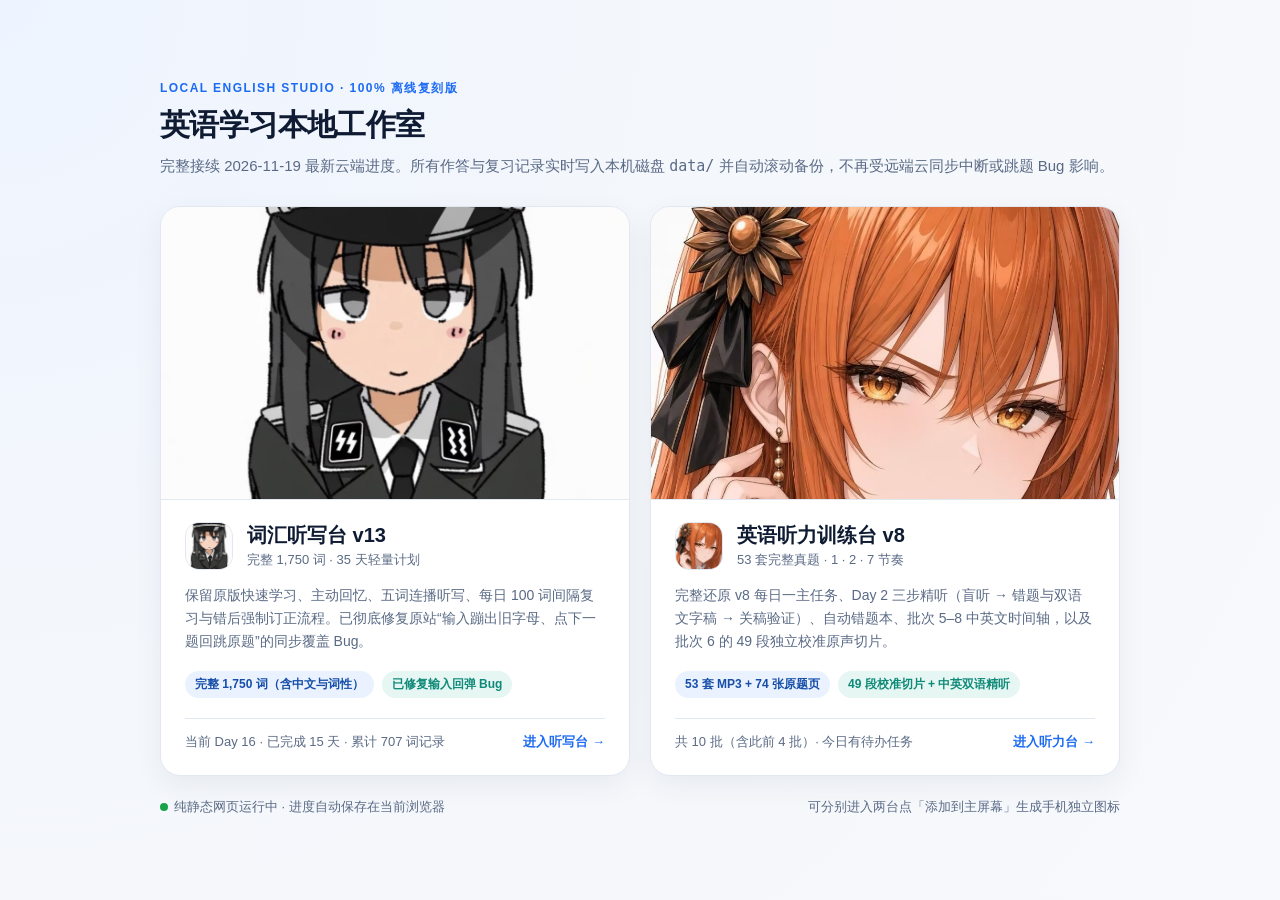
==== index.html @ 30a46312 "Deploy core web app, covers, icons, seeds, questions, and clips" ====
<!DOCTYPE html>
<html lang="zh-CN">
<head>
  <meta charset="utf-8">
  <meta name="viewport" content="width=device-width, initial-scale=1, viewport-fit=cover">
  <meta name="apple-mobile-web-app-capable" content="yes">
  <meta name="mobile-web-app-capable" content="yes">
  <meta name="theme-color" content="#f4f7fb">
  <title>英语学习本地工作室 · 听写台 &amp; 听力台</title>
  <style>
    :root {
      --bg: #f4f7fb;
      --card: #ffffff;
      --ink: #0f1b33;
      --muted: #5a6a85;
      --line: #e2e8f2;
      --accent: #1d6bf3;
      --accent-soft: #eaf2ff;
      --teal: #0f8a78;
      --teal-soft: #e6f6f3;
      --shadow: 0 10px 30px rgba(17, 33, 63, 0.06);
    }
    * { box-sizing: border-box; -webkit-tap-highlight-color: transparent; }
    html, body { touch-action: manipulation; }
    body {
      margin: 0;
      font-family: -apple-system, BlinkMacSystemFont, "Segoe UI", "PingFang SC", "Microsoft YaHei", sans-serif;
      background: radial-gradient(circle at top left, #eef4ff 0%, var(--bg) 45%, #f7f9fc 100%);
      color: var(--ink);
      min-height: 100vh;
      min-height: 100dvh;
      display: flex;
      align-items: center;
      justify-content: center;
      padding: max(24px, env(safe-area-inset-top)) max(16px, env(safe-area-inset-right)) max(28px, env(safe-area-inset-bottom)) max(16px, env(safe-area-inset-left));
    }
    .wrap {
      width: 100%;
      max-width: 960px;
    }
    header {
      margin-bottom: 28px;
    }
    .eyebrow {
      font-size: 12px;
      font-weight: 700;
      letter-spacing: 0.12em;
      text-transform: uppercase;
      color: var(--accent);
      margin-bottom: 8px;
    }
    h1 {
      margin: 0 0 8px;
      font-size: 30px;
      letter-spacing: -0.02em;
    }
    .lead {
      margin: 0;
      color: var(--muted);
      font-size: 15px;
      line-height: 1.6;
    }
    .grid {
      display: grid;
      grid-template-columns: repeat(auto-fit, minmax(min(300px, 100%), 1fr));
      gap: 20px;
    }
    .card {
      background: var(--card);
      border: 1px solid var(--line);
      border-radius: 20px;
      padding: 0;
      overflow: hidden;
      box-shadow: var(--shadow);
      display: flex;
      flex-direction: column;
      justify-content: space-between;
      transition: transform 0.18s ease, box-shadow 0.18s ease, border-color 0.18s ease;
      text-decoration: none;
      color: inherit;
    }
    .card-cover {
      width: 100%;
      aspect-ratio: 16 / 10;
      overflow: hidden;
      background: #e9eff8;
      position: relative;
      border-bottom: 1px solid var(--line);
    }
    .card-cover img {
      width: 100%;
      height: 100%;
      object-fit: cover;
      display: block;
      transition: transform 0.25s ease;
    }
    .card:hover .card-cover img {
      transform: scale(1.03);
    }
    .card-cover.listen img { object-position: 50% 30%; }
    .card-cover.vocab img { object-position: 50% 38%; }
    .card-body {
      padding: 22px 24px 24px;
      display: flex;
      flex-direction: column;
      justify-content: space-between;
      flex: 1;
    }
    .card:hover {
      transform: translateY(-3px);
      box-shadow: 0 16px 38px rgba(17, 33, 63, 0.10);
      border-color: #c5d6f5;
    }
    .card-top {
      display: flex;
      align-items: center;
      gap: 14px;
      margin-bottom: 14px;
    }
    .badge {
      width: 48px;
      height: 48px;
      border-radius: 14px;
      overflow: hidden;
      border: 1px solid var(--line);
      flex-shrink: 0;
      background: #eef3fa;
    }
    .badge img {
      width: 100%;
      height: 100%;
      object-fit: cover;
      display: block;
    }
    .card h2 {
      margin: 0;
      font-size: 20px;
    }
    .card small {
      display: block;
      color: var(--muted);
      margin-top: 2px;
      font-size: 13px;
    }
    .desc {
      color: var(--muted);
      font-size: 14px;
      line-height: 1.65;
      margin: 0 0 18px;
    }
    .pills {
      display: flex;
      flex-wrap: wrap;
      gap: 8px;
      margin-bottom: 20px;
    }
    .pill {
      font-size: 12px;
      font-weight: 600;
      padding: 5px 10px;
      border-radius: 999px;
      background: var(--accent-soft);
      color: #164ea8;
    }
    .pill.teal {
      background: var(--teal-soft);
      color: var(--teal);
    }
    .stats {
      font-size: 13px;
      color: var(--muted);
      padding-top: 14px;
      border-top: 1px solid var(--line);
      display: flex;
      align-items: center;
      justify-content: space-between;
      gap: 12px;
    }
    .cta {
      font-weight: 700;
      color: var(--accent);
      white-space: nowrap;
    }
    .footer {
      margin-top: 22px;
      font-size: 13px;
      color: var(--muted);
      display: flex;
      flex-wrap: wrap;
      justify-content: space-between;
      gap: 10px;
    }
    .dot {
      display: inline-block;
      width: 8px;
      height: 8px;
      border-radius: 50%;
      background: #16a34a;
      margin-right: 6px;
    }
  </style>
</head>
<body>
  <div class="wrap">
    <header>
      <div class="eyebrow">LOCAL ENGLISH STUDIO · 100% 离线复刻版</div>
      <h1>英语学习本地工作室</h1>
      <p class="lead">完整接续 2026-11-19 最新云端进度。所有作答与复习记录实时写入本机磁盘 <code>data/</code> 并自动滚动备份，不再受远端云同步中断或跳题 Bug 影响。</p>
    </header>

    <div class="grid">
      <a class="card" href="./vocab/">
        <div class="card-cover vocab">
          <img src="./vocab/cover.jpg" alt="词汇听写台封面">
        </div>
        <div class="card-body">
          <div>
            <div class="card-top">
              <div class="badge"><img src="./vocab/icon-192.png" alt="听写台图标"></div>
              <div>
                <h2>词汇听写台 v13</h2>
                <small>完整 1,750 词 · 35 天轻量计划</small>
              </div>
            </div>
            <p class="desc">保留原版快速学习、主动回忆、五词连播听写、每日 100 词间隔复习与错后强制订正流程。已彻底修复原站“输入蹦出旧字母、点下一题回跳原题”的同步覆盖 Bug。</p>
            <div class="pills">
              <span class="pill">完整 1,750 词（含中文与词性）</span>
              <span class="pill teal">已修复输入回弹 Bug</span>
            </div>
          </div>
          <div class="stats">
            <span id="vocab-meta">正在读取本机进度…</span>
            <span class="cta">进入听写台 →</span>
          </div>
        </div>
      </a>

      <a class="card" href="./listening/">
        <div class="card-cover listen">
          <img src="./listening/cover.jpg" alt="英语听力训练台封面">
        </div>
        <div class="card-body">
          <div>
            <div class="card-top">
              <div class="badge"><img src="./listening/icon-192.png" alt="听力台图标"></div>
              <div>
                <h2>英语听力训练台 v8</h2>
                <small>53 套完整真题 · 1 · 2 · 7 节奏</small>
              </div>
            </div>
            <p class="desc">完整还原 v8 每日一主任务、Day 2 三步精听（盲听 → 错题与双语文字稿 → 关稿验证）、自动错题本、批次 5–8 中英文时间轴，以及批次 6 的 49 段独立校准原声切片。</p>
            <div class="pills">
              <span class="pill">53 套 MP3 + 74 张原题页</span>
              <span class="pill teal">49 段校准切片 + 中英双语精听</span>
            </div>
          </div>
          <div class="stats">
            <span id="listen-meta">正在读取本机进度…</span>
            <span class="cta">进入听力台 →</span>
          </div>
        </div>
      </a>
    </div>

    <div class="footer">
      <div id="studio-status"><span class="dot"></span>本地持久化服务运行中（支持音频拖拽与 A–B 循环）</div>
      <div id="studio-hint">数据目录：<code>data/vocab-progress.json</code> · <code>data/listening-progress.json</code></div>
    </div>
  </div>

  <script>
    const STAGE_SHORT = {
      d1: 'Day 1 首练',
      d2blind: 'Day 2 盲听',
      review: 'Day 2 精听',
      d2verify: 'Day 2 验证',
      d2: 'Day 2 回听',
      d7: 'Day 7 复测',
    };
    const todayLocal = new Intl.DateTimeFormat('en-CA', {
      timeZone: 'Australia/Sydney',
      year: 'numeric',
      month: '2-digit',
      day: '2-digit',
    }).format(new Date());

    async function renderStaticFallback() {
      document.getElementById('studio-status').innerHTML =
        '<span class="dot"></span>纯静态网页运行中 · 进度自动保存在当前浏览器';
      document.getElementById('studio-hint').textContent =
        '可分别进入两台点「添加到主屏幕」生成手机独立图标';

      // Vocab summary from localStorage or seed
      let vp = null;
      try { vp = JSON.parse(localStorage.getItem('vocab-listening-lab-v1') || 'null'); } catch {}
      if (!vp) {
        try { vp = (await (await fetch('./vocab/seed-progress.json', { cache: 'no-store' })).json())?.progress; } catch {}
      }
      if (vp) {
        const done = new Set([...(vp.completedGroups || []).filter(id => id <= 12), ...(vp.dailyCompletedGroups || [])]).size;
        document.getElementById('vocab-meta').textContent =
          `当前 Day ${vp.selectedGroup || 1} · 已完成 ${done} 天 · 累计 ${Object.keys(vp.records || {}).length} 词记录`;
      } else {
        document.getElementById('vocab-meta').textContent = '准备就绪';
      }

      // Listening summary from localStorage or seed
      let lp = null;
      try { lp = JSON.parse(localStorage.getItem('listening-desk-progress-v1') || 'null'); } catch {}
      if (!lp) {
        try { lp = (await (await fetch('./listening/seed-progress.json', { cache: 'no-store' })).json())?.progress; } catch {}
      }
      if (lp) {
        const total = (lp.units || []).length + (lp.legacy || []).length;
        const dt = lp.dailyTask;
        const doneToday = dt && dt.date === todayLocal && dt.completed;
        document.getElementById('listen-meta').textContent =
          `共 ${total} 批（含此前 ${(lp.legacy || []).length} 批）· ${doneToday ? '今日主任务已完成' : '今日有待办任务'}`;
      } else {
        document.getElementById('listen-meta').textContent = '准备就绪';
      }
    }

    fetch('./api/summary', { cache: 'no-store' })
      .then(r => {
        if (!r.ok || !(r.headers.get('content-type') || '').includes('json')) throw new Error('static');
        return r.json();
      })
      .then(d => {
        if (!d?.ok) throw new Error('static');
        if (d.vocab) {
          document.getElementById('vocab-meta').textContent =
            `当前 Day ${d.vocab.selectedGroup} · 已完成 ${d.vocab.completedDays} 天 · 累计 ${d.vocab.recordedWords} 词记录`;
        }
        if (d.listening) {
          const dt = d.listening.dailyTask;
          const total = d.listening.totalBatches ?? (d.listening.units + d.listening.legacyBatches);
          const isToday = dt && dt.date === (d.today || todayLocal);
          let status = '今日有待办任务';
          if (isToday && dt.completed) {
            status = '今日主任务已完成';
          } else if (isToday) {
            const st = STAGE_SHORT[d.listening.todayStage || dt.kind] || '待办';
            status = `今日待办：批次 ${d.listening.todayBatch} · ${st}`;
          }
          document.getElementById('listen-meta').textContent =
            `共 ${total} 批（含此前 ${d.listening.legacyBatches} 批）· ${status}`;
        }
      })
      .catch(renderStaticFallback);
  </script>
</body>
</html>
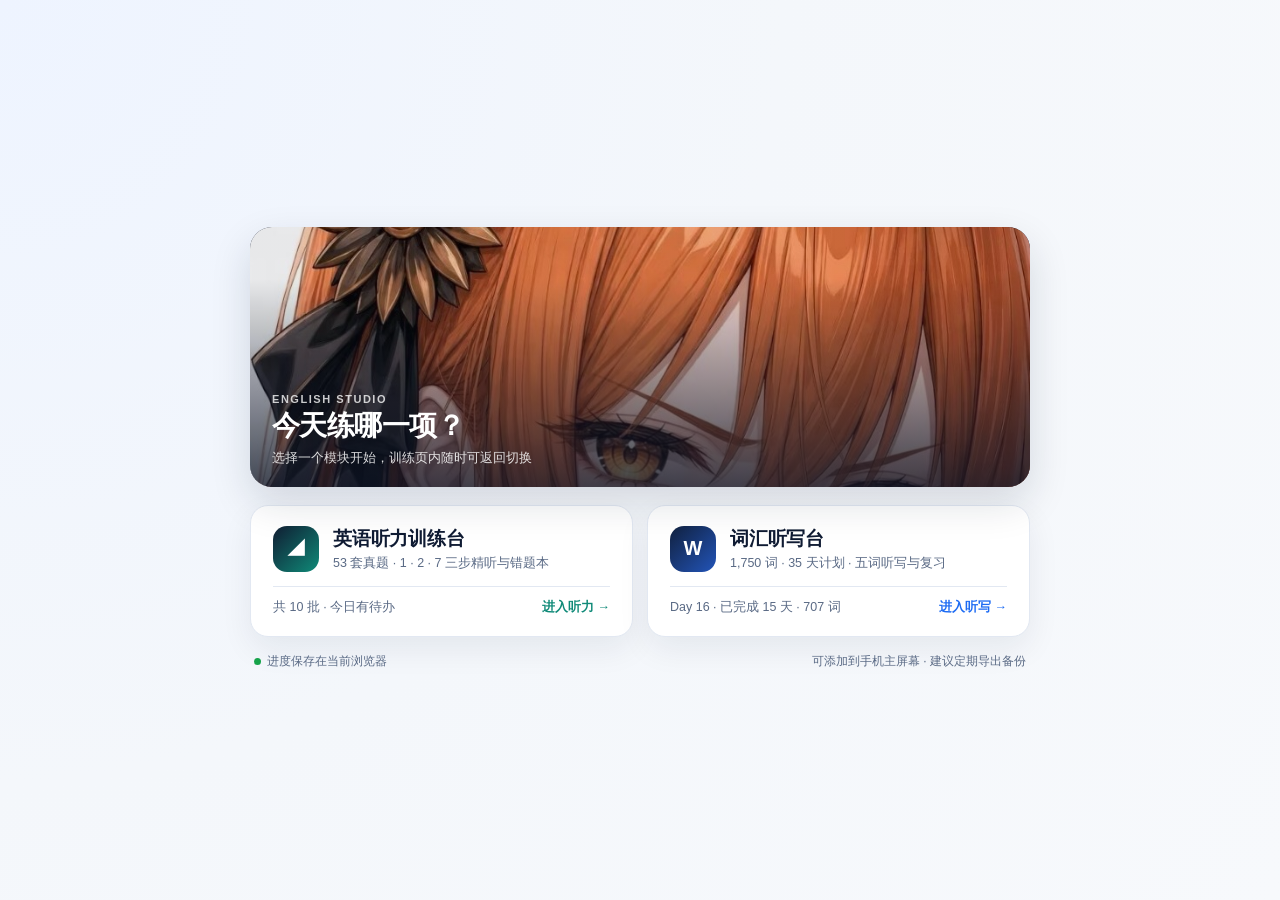
==== commit 2d2b0391: "Merge into unified selector app with single orange-haired cover" ====
--- a/index.html
+++ b/index.html
@@ -4,9 +4,13 @@
   <meta charset="utf-8">
   <meta name="viewport" content="width=device-width, initial-scale=1, viewport-fit=cover">
   <meta name="apple-mobile-web-app-capable" content="yes">
+  <meta name="apple-mobile-web-app-title" content="英语学习">
   <meta name="mobile-web-app-capable" content="yes">
-  <meta name="theme-color" content="#f4f7fb">
-  <title>英语学习本地工作室 · 听写台 &amp; 听力台</title>
+  <meta name="theme-color" content="#111d33">
+  <title>英语学习台 · 听力 &amp; 听写</title>
+  <link rel="manifest" href="./manifest.webmanifest">
+  <link rel="apple-touch-icon" sizes="180x180" href="./apple-touch-icon.png">
+  <link rel="icon" type="image/png" sizes="192x192" href="./icon-192.png">
   <style>
     :root {
       --bg: #f4f7fb;
@@ -18,182 +22,159 @@
       --accent-soft: #eaf2ff;
       --teal: #0f8a78;
       --teal-soft: #e6f6f3;
-      --shadow: 0 10px 30px rgba(17, 33, 63, 0.06);
+      --shadow: 0 12px 32px rgba(17, 33, 63, 0.07);
     }
     * { box-sizing: border-box; -webkit-tap-highlight-color: transparent; }
     html, body { touch-action: manipulation; }
     body {
       margin: 0;
       font-family: -apple-system, BlinkMacSystemFont, "Segoe UI", "PingFang SC", "Microsoft YaHei", sans-serif;
-      background: radial-gradient(circle at top left, #eef4ff 0%, var(--bg) 45%, #f7f9fc 100%);
+      background: radial-gradient(circle at top left, #eef4ff 0%, var(--bg) 50%, #f7f9fc 100%);
       color: var(--ink);
       min-height: 100vh;
       min-height: 100dvh;
       display: flex;
       align-items: center;
       justify-content: center;
-      padding: max(24px, env(safe-area-inset-top)) max(16px, env(safe-area-inset-right)) max(28px, env(safe-area-inset-bottom)) max(16px, env(safe-area-inset-left));
+      padding: max(18px, env(safe-area-inset-top)) max(16px, env(safe-area-inset-right)) max(22px, env(safe-area-inset-bottom)) max(16px, env(safe-area-inset-left));
     }
     .wrap {
       width: 100%;
-      max-width: 960px;
-    }
-    header {
-      margin-bottom: 28px;
-    }
-    .eyebrow {
-      font-size: 12px;
+      max-width: 780px;
+    }
+    .hero {
+      position: relative;
+      border-radius: 22px;
+      overflow: hidden;
+      height: clamp(190px, 30vh, 260px);
+      margin-bottom: 18px;
+      box-shadow: 0 16px 40px rgba(15, 27, 51, 0.14);
+      background: #141c2e;
+    }
+    .hero img {
+      width: 100%;
+      height: 100%;
+      object-fit: cover;
+      object-position: 50% 30%;
+      display: block;
+    }
+    .hero-overlay {
+      position: absolute;
+      inset: 0;
+      background: linear-gradient(180deg, rgba(12, 20, 38, 0.08) 20%, rgba(12, 20, 38, 0.78) 100%);
+      display: flex;
+      flex-direction: column;
+      justify-content: flex-end;
+      padding: 20px 22px;
+      color: #fff;
+    }
+    .hero-eyebrow {
+      font-size: 11px;
       font-weight: 700;
-      letter-spacing: 0.12em;
+      letter-spacing: 0.14em;
       text-transform: uppercase;
-      color: var(--accent);
-      margin-bottom: 8px;
-    }
-    h1 {
-      margin: 0 0 8px;
-      font-size: 30px;
+      color: rgba(255, 255, 255, 0.78);
+      margin-bottom: 4px;
+    }
+    .hero h1 {
+      margin: 0;
+      font-size: clamp(22px, 5vw, 28px);
       letter-spacing: -0.02em;
-    }
-    .lead {
-      margin: 0;
-      color: var(--muted);
-      font-size: 15px;
-      line-height: 1.6;
+      line-height: 1.2;
+    }
+    .hero p {
+      margin: 6px 0 0;
+      font-size: 13px;
+      color: rgba(255, 255, 255, 0.85);
     }
     .grid {
       display: grid;
       grid-template-columns: repeat(auto-fit, minmax(min(300px, 100%), 1fr));
-      gap: 20px;
+      gap: 14px;
     }
     .card {
       background: var(--card);
       border: 1px solid var(--line);
-      border-radius: 20px;
-      padding: 0;
-      overflow: hidden;
+      border-radius: 18px;
+      padding: 20px 22px;
       box-shadow: var(--shadow);
       display: flex;
       flex-direction: column;
       justify-content: space-between;
-      transition: transform 0.18s ease, box-shadow 0.18s ease, border-color 0.18s ease;
+      gap: 14px;
+      transition: transform 0.16s ease, box-shadow 0.16s ease, border-color 0.16s ease;
       text-decoration: none;
       color: inherit;
     }
-    .card-cover {
-      width: 100%;
-      aspect-ratio: 16 / 10;
-      overflow: hidden;
-      background: #e9eff8;
-      position: relative;
-      border-bottom: 1px solid var(--line);
-    }
-    .card-cover img {
-      width: 100%;
-      height: 100%;
-      object-fit: cover;
-      display: block;
-      transition: transform 0.25s ease;
-    }
-    .card:hover .card-cover img {
-      transform: scale(1.03);
-    }
-    .card-cover.listen img { object-position: 50% 30%; }
-    .card-cover.vocab img { object-position: 50% 38%; }
-    .card-body {
-      padding: 22px 24px 24px;
-      display: flex;
-      flex-direction: column;
-      justify-content: space-between;
-      flex: 1;
-    }
     .card:hover {
-      transform: translateY(-3px);
-      box-shadow: 0 16px 38px rgba(17, 33, 63, 0.10);
+      transform: translateY(-2px);
+      box-shadow: 0 16px 36px rgba(17, 33, 63, 0.10);
       border-color: #c5d6f5;
+    }
+    .card:active {
+      transform: scale(0.99);
     }
     .card-top {
       display: flex;
       align-items: center;
       gap: 14px;
-      margin-bottom: 14px;
     }
     .badge {
-      width: 48px;
-      height: 48px;
+      width: 46px;
+      height: 46px;
       border-radius: 14px;
-      overflow: hidden;
-      border: 1px solid var(--line);
+      display: grid;
+      place-items: center;
+      font-weight: 800;
+      font-size: 20px;
+      color: #fff;
       flex-shrink: 0;
-      background: #eef3fa;
-    }
-    .badge img {
-      width: 100%;
-      height: 100%;
-      object-fit: cover;
-      display: block;
-    }
+    }
+    .badge.listen { background: linear-gradient(135deg, #111d33, #0f8a78); }
+    .badge.vocab { background: linear-gradient(135deg, #11213f, #2254b8); }
     .card h2 {
       margin: 0;
-      font-size: 20px;
+      font-size: 19px;
+      letter-spacing: -0.01em;
     }
     .card small {
       display: block;
       color: var(--muted);
-      margin-top: 2px;
-      font-size: 13px;
-    }
-    .desc {
+      margin-top: 3px;
+      font-size: 12.5px;
+    }
+    .stats {
+      font-size: 12.5px;
       color: var(--muted);
-      font-size: 14px;
-      line-height: 1.65;
-      margin: 0 0 18px;
-    }
-    .pills {
-      display: flex;
-      flex-wrap: wrap;
-      gap: 8px;
-      margin-bottom: 20px;
-    }
-    .pill {
-      font-size: 12px;
-      font-weight: 600;
-      padding: 5px 10px;
-      border-radius: 999px;
-      background: var(--accent-soft);
-      color: #164ea8;
-    }
-    .pill.teal {
-      background: var(--teal-soft);
-      color: var(--teal);
-    }
-    .stats {
-      font-size: 13px;
-      color: var(--muted);
-      padding-top: 14px;
+      padding-top: 12px;
       border-top: 1px solid var(--line);
       display: flex;
       align-items: center;
       justify-content: space-between;
-      gap: 12px;
+      gap: 10px;
     }
     .cta {
       font-weight: 700;
       color: var(--accent);
       white-space: nowrap;
     }
+    .cta.teal {
+      color: var(--teal);
+    }
     .footer {
-      margin-top: 22px;
-      font-size: 13px;
+      margin-top: 16px;
+      font-size: 12px;
       color: var(--muted);
       display: flex;
       flex-wrap: wrap;
       justify-content: space-between;
-      gap: 10px;
+      gap: 8px;
+      padding: 0 4px;
     }
     .dot {
       display: inline-block;
-      width: 8px;
-      height: 8px;
+      width: 7px;
+      height: 7px;
       border-radius: 50%;
       background: #16a34a;
       margin-right: 6px;
@@ -202,69 +183,48 @@
 </head>
 <body>
   <div class="wrap">
-    <header>
-      <div class="eyebrow">LOCAL ENGLISH STUDIO · 100% 离线复刻版</div>
-      <h1>英语学习本地工作室</h1>
-      <p class="lead">完整接续 2026-11-19 最新云端进度。所有作答与复习记录实时写入本机磁盘 <code>data/</code> 并自动滚动备份，不再受远端云同步中断或跳题 Bug 影响。</p>
+    <header class="hero">
+      <img src="./cover.jpg" alt="英语学习台封面">
+      <div class="hero-overlay">
+        <div class="hero-eyebrow">ENGLISH STUDIO</div>
+        <h1>今天练哪一项？</h1>
+        <p>选择一个模块开始，训练页内随时可返回切换</p>
+      </div>
     </header>
 
     <div class="grid">
-      <a class="card" href="./vocab/">
-        <div class="card-cover vocab">
-          <img src="./vocab/cover.jpg" alt="词汇听写台封面">
-        </div>
-        <div class="card-body">
+      <a class="card" href="./listening/">
+        <div class="card-top">
+          <div class="badge listen">◢</div>
           <div>
-            <div class="card-top">
-              <div class="badge"><img src="./vocab/icon-192.png" alt="听写台图标"></div>
-              <div>
-                <h2>词汇听写台 v13</h2>
-                <small>完整 1,750 词 · 35 天轻量计划</small>
-              </div>
-            </div>
-            <p class="desc">保留原版快速学习、主动回忆、五词连播听写、每日 100 词间隔复习与错后强制订正流程。已彻底修复原站“输入蹦出旧字母、点下一题回跳原题”的同步覆盖 Bug。</p>
-            <div class="pills">
-              <span class="pill">完整 1,750 词（含中文与词性）</span>
-              <span class="pill teal">已修复输入回弹 Bug</span>
-            </div>
-          </div>
-          <div class="stats">
-            <span id="vocab-meta">正在读取本机进度…</span>
-            <span class="cta">进入听写台 →</span>
+            <h2>英语听力训练台</h2>
+            <small>53 套真题 · 1 · 2 · 7 三步精听与错题本</small>
           </div>
         </div>
+        <div class="stats">
+          <span id="listen-meta">正在读取进度…</span>
+          <span class="cta teal">进入听力 →</span>
+        </div>
       </a>
 
-      <a class="card" href="./listening/">
-        <div class="card-cover listen">
-          <img src="./listening/cover.jpg" alt="英语听力训练台封面">
+      <a class="card" href="./vocab/">
+        <div class="card-top">
+          <div class="badge vocab">W</div>
+          <div>
+            <h2>词汇听写台</h2>
+            <small>1,750 词 · 35 天计划 · 五词听写与复习</small>
+          </div>
         </div>
-        <div class="card-body">
-          <div>
-            <div class="card-top">
-              <div class="badge"><img src="./listening/icon-192.png" alt="听力台图标"></div>
-              <div>
-                <h2>英语听力训练台 v8</h2>
-                <small>53 套完整真题 · 1 · 2 · 7 节奏</small>
-              </div>
-            </div>
-            <p class="desc">完整还原 v8 每日一主任务、Day 2 三步精听（盲听 → 错题与双语文字稿 → 关稿验证）、自动错题本、批次 5–8 中英文时间轴，以及批次 6 的 49 段独立校准原声切片。</p>
-            <div class="pills">
-              <span class="pill">53 套 MP3 + 74 张原题页</span>
-              <span class="pill teal">49 段校准切片 + 中英双语精听</span>
-            </div>
-          </div>
-          <div class="stats">
-            <span id="listen-meta">正在读取本机进度…</span>
-            <span class="cta">进入听力台 →</span>
-          </div>
+        <div class="stats">
+          <span id="vocab-meta">正在读取进度…</span>
+          <span class="cta">进入听写 →</span>
         </div>
       </a>
     </div>
 
     <div class="footer">
-      <div id="studio-status"><span class="dot"></span>本地持久化服务运行中（支持音频拖拽与 A–B 循环）</div>
-      <div id="studio-hint">数据目录：<code>data/vocab-progress.json</code> · <code>data/listening-progress.json</code></div>
+      <div id="studio-status"><span class="dot"></span>进度自动保存</div>
+      <div id="studio-hint">可添加到手机主屏幕使用</div>
     </div>
   </div>
 
@@ -286,11 +246,10 @@
 
     async function renderStaticFallback() {
       document.getElementById('studio-status').innerHTML =
-        '<span class="dot"></span>纯静态网页运行中 · 进度自动保存在当前浏览器';
+        '<span class="dot"></span>进度保存在当前浏览器';
       document.getElementById('studio-hint').textContent =
-        '可分别进入两台点「添加到主屏幕」生成手机独立图标';
-
-      // Vocab summary from localStorage or seed
+        '可添加到手机主屏幕 · 建议定期导出备份';
+
       let vp = null;
       try { vp = JSON.parse(localStorage.getItem('vocab-listening-lab-v1') || 'null'); } catch {}
       if (!vp) {
@@ -299,12 +258,11 @@
       if (vp) {
         const done = new Set([...(vp.completedGroups || []).filter(id => id <= 12), ...(vp.dailyCompletedGroups || [])]).size;
         document.getElementById('vocab-meta').textContent =
-          `当前 Day ${vp.selectedGroup || 1} · 已完成 ${done} 天 · 累计 ${Object.keys(vp.records || {}).length} 词记录`;
+          `Day ${vp.selectedGroup || 1} · 已完成 ${done} 天 · ${Object.keys(vp.records || {}).length} 词`;
       } else {
         document.getElementById('vocab-meta').textContent = '准备就绪';
       }
 
-      // Listening summary from localStorage or seed
       let lp = null;
       try { lp = JSON.parse(localStorage.getItem('listening-desk-progress-v1') || 'null'); } catch {}
       if (!lp) {
@@ -315,7 +273,7 @@
         const dt = lp.dailyTask;
         const doneToday = dt && dt.date === todayLocal && dt.completed;
         document.getElementById('listen-meta').textContent =
-          `共 ${total} 批（含此前 ${(lp.legacy || []).length} 批）· ${doneToday ? '今日主任务已完成' : '今日有待办任务'}`;
+          `共 ${total} 批 · ${doneToday ? '今日已完成' : '今日有待办'}`;
       } else {
         document.getElementById('listen-meta').textContent = '准备就绪';
       }
@@ -328,23 +286,27 @@
       })
       .then(d => {
         if (!d?.ok) throw new Error('static');
+        document.getElementById('studio-status').innerHTML =
+          '<span class="dot"></span>本地持久化服务运行中';
+        document.getElementById('studio-hint').textContent =
+          '进度实时写入本机磁盘 data/';
         if (d.vocab) {
           document.getElementById('vocab-meta').textContent =
-            `当前 Day ${d.vocab.selectedGroup} · 已完成 ${d.vocab.completedDays} 天 · 累计 ${d.vocab.recordedWords} 词记录`;
+            `Day ${d.vocab.selectedGroup} · 已完成 ${d.vocab.completedDays} 天 · ${d.vocab.recordedWords} 词`;
         }
         if (d.listening) {
           const dt = d.listening.dailyTask;
           const total = d.listening.totalBatches ?? (d.listening.units + d.listening.legacyBatches);
           const isToday = dt && dt.date === (d.today || todayLocal);
-          let status = '今日有待办任务';
+          let status = '今日有待办';
           if (isToday && dt.completed) {
-            status = '今日主任务已完成';
+            status = '今日已完成';
           } else if (isToday) {
             const st = STAGE_SHORT[d.listening.todayStage || dt.kind] || '待办';
-            status = `今日待办：批次 ${d.listening.todayBatch} · ${st}`;
+            status = `批次 ${d.listening.todayBatch} · ${st}`;
           }
           document.getElementById('listen-meta').textContent =
-            `共 ${total} 批（含此前 ${d.listening.legacyBatches} 批）· ${status}`;
+            `共 ${total} 批 · ${status}`;
         }
       })
       .catch(renderStaticFallback);
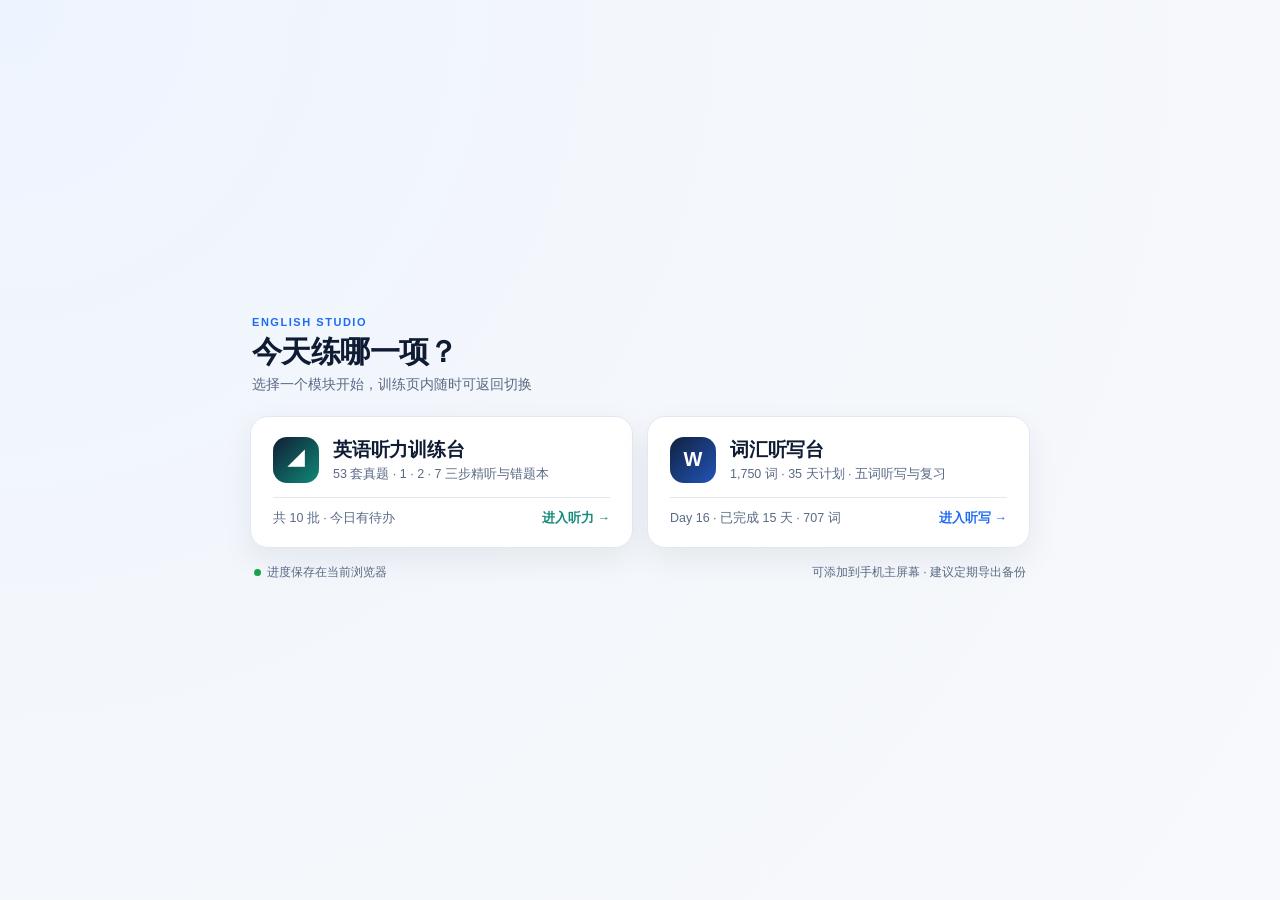
==== commit 666a8232: "Remove in-page cover image; keep icon-only home screen cover" ====
--- a/index.html
+++ b/index.html
@@ -42,50 +42,28 @@
       width: 100%;
       max-width: 780px;
     }
-    .hero {
-      position: relative;
-      border-radius: 22px;
-      overflow: hidden;
-      height: clamp(190px, 30vh, 260px);
-      margin-bottom: 18px;
-      box-shadow: 0 16px 40px rgba(15, 27, 51, 0.14);
-      background: #141c2e;
-    }
-    .hero img {
-      width: 100%;
-      height: 100%;
-      object-fit: cover;
-      object-position: 50% 30%;
-      display: block;
-    }
-    .hero-overlay {
-      position: absolute;
-      inset: 0;
-      background: linear-gradient(180deg, rgba(12, 20, 38, 0.08) 20%, rgba(12, 20, 38, 0.78) 100%);
-      display: flex;
-      flex-direction: column;
-      justify-content: flex-end;
-      padding: 20px 22px;
-      color: #fff;
-    }
-    .hero-eyebrow {
+    header {
+      margin-bottom: 22px;
+      padding: 0 2px;
+    }
+    .eyebrow {
       font-size: 11px;
       font-weight: 700;
       letter-spacing: 0.14em;
       text-transform: uppercase;
-      color: rgba(255, 255, 255, 0.78);
-      margin-bottom: 4px;
-    }
-    .hero h1 {
+      color: var(--accent);
+      margin-bottom: 6px;
+    }
+    h1 {
       margin: 0;
-      font-size: clamp(22px, 5vw, 28px);
+      font-size: clamp(24px, 5vw, 30px);
       letter-spacing: -0.02em;
       line-height: 1.2;
     }
-    .hero p {
+    .lead {
       margin: 6px 0 0;
-      font-size: 13px;
-      color: rgba(255, 255, 255, 0.85);
+      font-size: 13.5px;
+      color: var(--muted);
     }
     .grid {
       display: grid;
@@ -183,13 +161,10 @@
 </head>
 <body>
   <div class="wrap">
-    <header class="hero">
-      <img src="./cover.jpg" alt="英语学习台封面">
-      <div class="hero-overlay">
-        <div class="hero-eyebrow">ENGLISH STUDIO</div>
-        <h1>今天练哪一项？</h1>
-        <p>选择一个模块开始，训练页内随时可返回切换</p>
-      </div>
+    <header>
+      <div class="eyebrow">ENGLISH STUDIO</div>
+      <h1>今天练哪一项？</h1>
+      <p class="lead">选择一个模块开始，训练页内随时可返回切换</p>
     </header>
 
     <div class="grid">
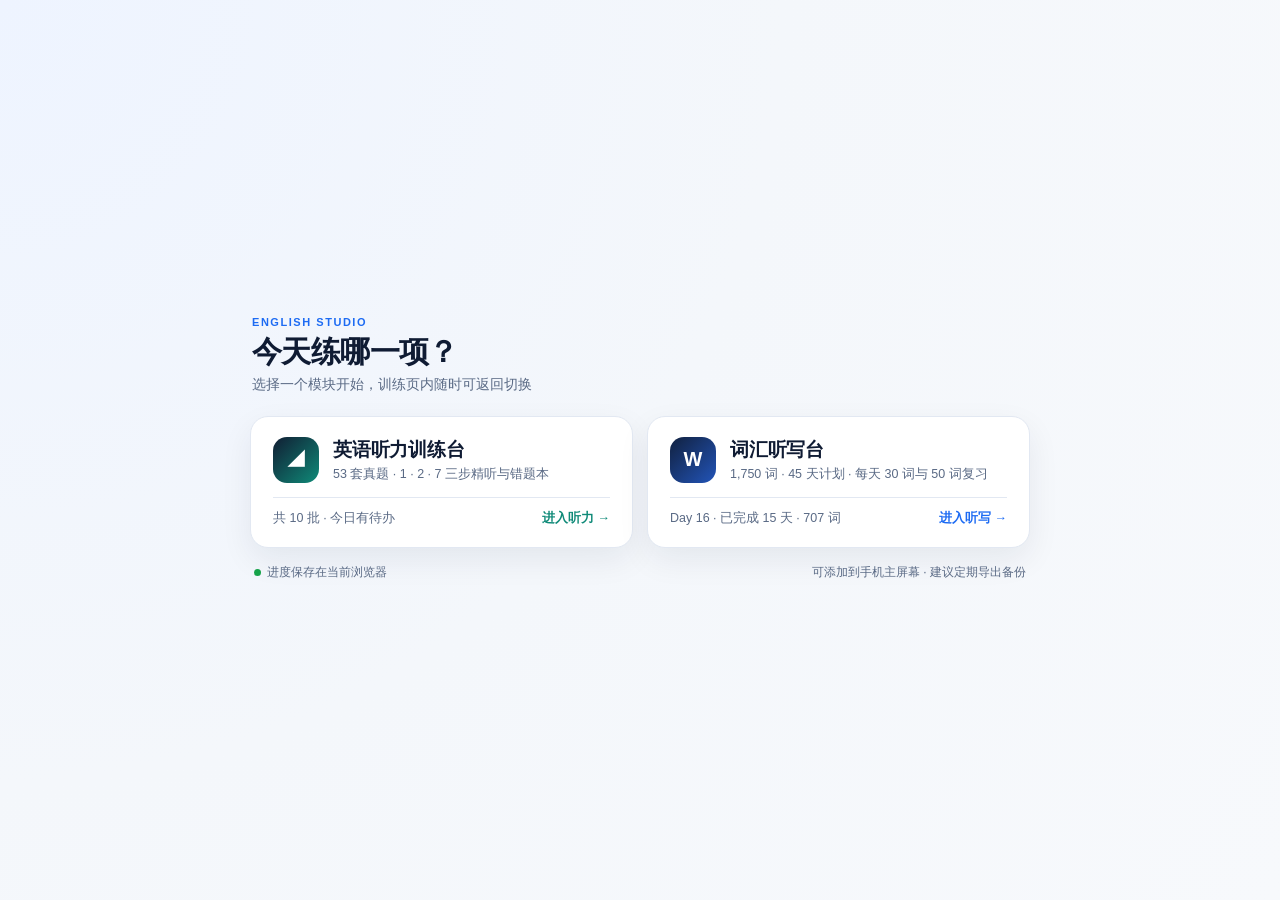
==== commit df92a05d: "Switch Day 16+ to 30 words/day (45 days total) and cap daily review at 50 words" ====
--- a/index.html
+++ b/index.html
@@ -187,7 +187,7 @@
           <div class="badge vocab">W</div>
           <div>
             <h2>词汇听写台</h2>
-            <small>1,750 词 · 35 天计划 · 五词听写与复习</small>
+            <small>1,750 词 · 45 天计划 · 每天 30 词与 50 词复习</small>
           </div>
         </div>
         <div class="stats">
